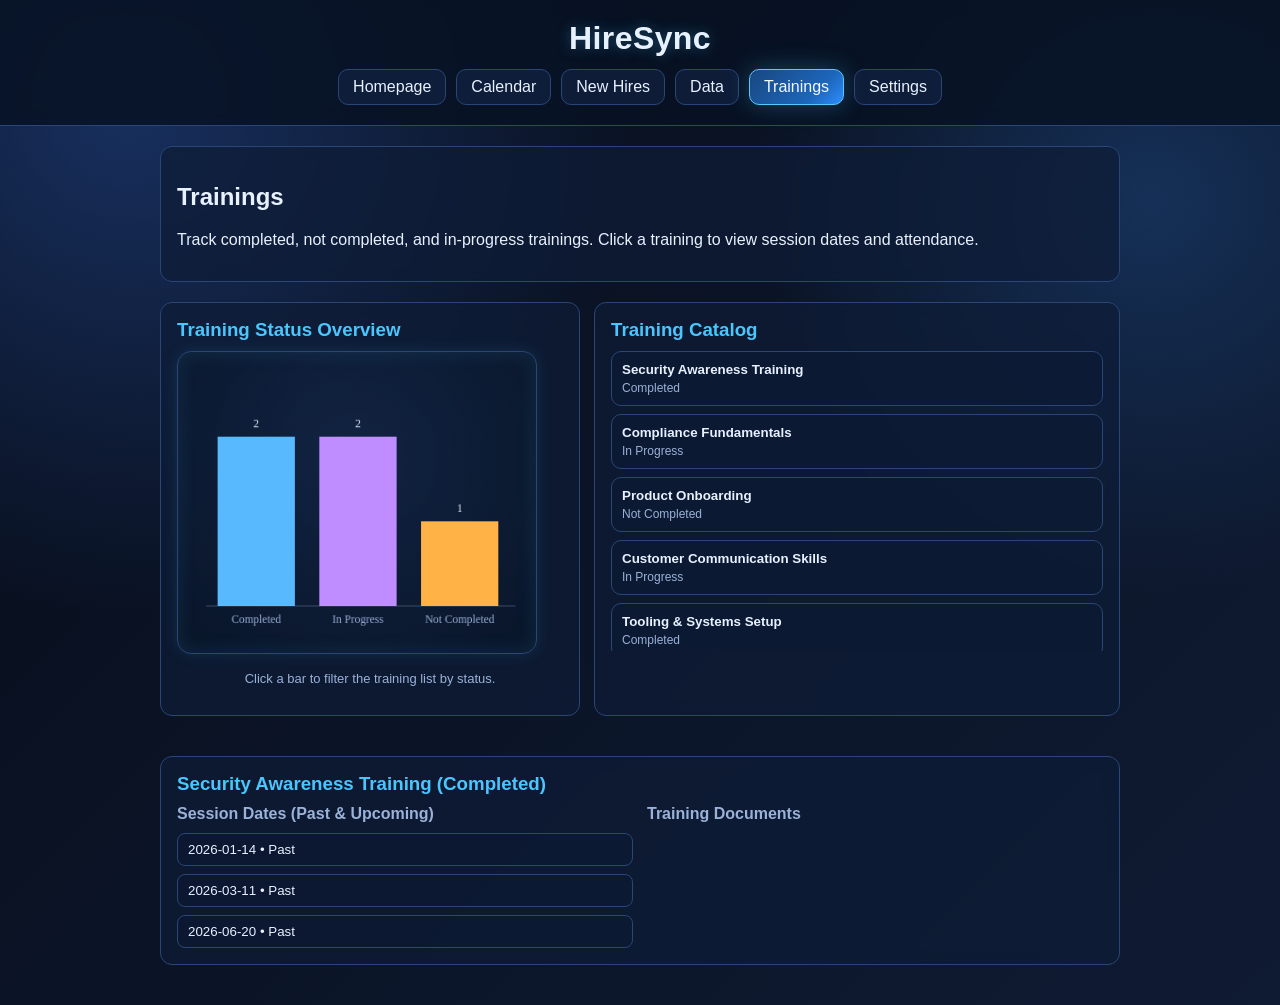
==== trainings.html @ f3eb2256 "Initial commit" ====
<!doctype html>
<html lang="en">
  <head>
    <meta charset="UTF-8" />
    <meta name="viewport" content="width=device-width, initial-scale=1.0" />
    <title>Trainings - HireSync</title>
    <link rel="stylesheet" href="styles.css" />
  </head>
  <body>
    <header class="page-header">
      <h1>HireSync</h1>
      <nav class="tabs" aria-label="Main navigation">
        <a class="tab" href="index.html">Homepage</a>
        <a class="tab" href="calendar.html">Calendar</a>
        <a class="tab" href="newhires.html">New Hires</a>
        <a class="tab" href="data.html">Data</a>
        <a class="tab active" href="trainings.html" aria-current="page">Trainings</a>
        <a class="tab" href="settings.html">Settings</a>
      </nav>
    </header>

    <main>
      <section class="panel" aria-live="polite">
        <h2>Trainings</h2>
        <p>Track completed, not completed, and in-progress trainings. Click a training to view session dates and attendance.</p>
      </section>

      <section class="trainings-layout">
        <article class="panel chart-panel">
          <h3>Training Status Overview</h3>
          <canvas id="trainingOverviewChart" width="380" height="320" aria-label="Training status chart"></canvas>
          <p class="chart-hint">Click a bar to filter the training list by status.</p>
        </article>

        <article class="panel trainings-list-panel">
          <h3>Training Catalog</h3>
          <ul id="trainingList" class="training-list"></ul>
        </article>
      </section>

      <section class="panel training-detail-panel" id="trainingDetailPanel">
        <h3 id="trainingDetailTitle">Training Details</h3>

        <div class="training-detail-grid">
          <section class="training-sessions-box">
            <h4>Session Dates (Past & Upcoming)</h4>
            <ul id="trainingSessionDates" class="session-date-list"></ul>
          </section>

          <section class="training-documents-box">
            <h4>Training Documents</h4>
            <ul id="trainingDocuments" class="training-document-list"></ul>
          </section>
        </div>
      </section>
    </main>

    <div id="attendanceModalBackdrop" class="modal-backdrop hidden" role="presentation">
      <div class="modal training-attendance-modal" role="dialog" aria-modal="true" aria-labelledby="attendance-modal-title">
        <div class="modal-header">
          <h3 id="attendance-modal-title">Session Attendance</h3>
          <button id="closeAttendanceModal" class="close-btn" aria-label="Close">✕</button>
        </div>

        <div class="attendance-content">
          <p id="attendanceSessionInfo"></p>
          <div class="attendance-stats">
            <div class="attendance-stat-card">
              <div class="kpi-label">Attended</div>
              <div id="attendanceCount" class="kpi-value">0</div>
            </div>
            <div class="attendance-stat-card">
              <div class="kpi-label">Absent</div>
              <div id="absenceCount" class="kpi-value">0</div>
            </div>
          </div>
        </div>
      </div>
    </div>

    <script src="trainings.js"></script>
  </body>
</html>
---- styles.css ----
:root {
  color-scheme: dark;
  font-family: Segoe UI, Arial, sans-serif;
  --bg: #070d1a;
  --bg-accent: #0f1b33;
  --surface: rgba(14, 28, 54, 0.72);
  --surface-solid: #0f1f3e;
  --border: #2a4678;
  --text: #e8f1ff;
  --muted: #9ab1d8;
  --primary: #4ac6ff;
  --primary-strong: #2b8dff;
  --glow: 0 0 24px rgba(74, 198, 255, 0.28);
}

* {
  box-sizing: border-box;
}

body {
  margin: 0;
  min-height: 100vh;
  overflow-y: scroll;
  scrollbar-gutter: stable;
  background: radial-gradient(circle at 10% 10%, #18305f 0%, transparent 35%),
    radial-gradient(circle at 90% 20%, #153057 0%, transparent 28%),
    linear-gradient(135deg, var(--bg) 0%, var(--bg-accent) 100%);
  color: var(--text);
}

html {
  scrollbar-color: rgba(74, 198, 255, 0.8) rgba(12, 26, 52, 0.5);
}

body::-webkit-scrollbar {
  width: 12px;
}

body::-webkit-scrollbar-track {
  background: rgba(12, 26, 52, 0.5);
}

body::-webkit-scrollbar-thumb {
  background: linear-gradient(180deg, rgba(74, 198, 255, 0.85), rgba(43, 141, 255, 0.8));
  border-radius: 999px;
  border: 2px solid rgba(12, 26, 52, 0.6);
}

.page-header {
  background: rgba(8, 18, 36, 0.86);
  border-bottom: 1px solid var(--border);
  backdrop-filter: blur(8px);
  padding: 20px;
  position: sticky;
  top: 0;
  z-index: 5;
}

h1 {
  margin: 0 0 12px;
  text-align: center;
  letter-spacing: 0.4px;
  text-shadow: 0 0 14px rgba(74, 198, 255, 0.35);
}

.tabs {
  display: flex;
  gap: 10px;
  flex-wrap: wrap;
  justify-content: center;
}

.tab {
  border: 1px solid var(--border);
  background: rgba(18, 35, 66, 0.7);
  color: var(--text);
  border-radius: 10px;
  padding: 8px 14px;
  cursor: pointer;
  text-decoration: none;
  transition: all 0.2s ease;
}

.tab:hover {
  border-color: var(--primary);
  box-shadow: var(--glow);
}

.tab.active {
  background: linear-gradient(135deg, #194780 0%, #1d66bb 70%, #2d8eff 100%);
  color: #f3f9ff;
  border-color: #56caff;
  box-shadow: var(--glow);
}

main {
  max-width: 1000px;
  margin: 0 auto;
  padding: 20px;
}

.panel {
  background: var(--surface);
  border: 1px solid var(--border);
  backdrop-filter: blur(7px);
  border-radius: 12px;
  padding: 16px;
  margin-bottom: 20px;
}

#raid-insights-section h2,
.hire-list-section h2 {
  margin: 0 0 12px;
}

.raid-chart-wrap {
  display: grid;
  justify-items: center;
  gap: 10px;
}

.raid-insights-layout {
  display: grid;
  grid-template-columns: minmax(320px, 1fr) minmax(260px, 360px);
  gap: 18px;
  align-items: start;
}

#raidPieChart {
  width: 420px;
  max-width: 100%;
  height: auto;
  border-radius: 20px;
  background: radial-gradient(circle at 50% 40%, rgba(25, 53, 96, 0.42), rgba(8, 20, 37, 0.8));
  border: 1px solid var(--border);
  cursor: pointer;
  box-shadow: inset 0 0 24px rgba(74, 198, 255, 0.12), 0 0 30px rgba(74, 198, 255, 0.16);
  transition: box-shadow 0.2s ease, transform 0.2s ease;
}

#raidPieChart:hover {
  transform: translateY(-1px);
  box-shadow: inset 0 0 24px rgba(74, 198, 255, 0.2), 0 0 38px rgba(74, 198, 255, 0.24);
}

.chart-hint {
  color: var(--muted);
  font-size: 13px;
  text-align: center;
}

.raid-drilldown {
  border: 1px solid var(--border);
  border-radius: 14px;
  background: linear-gradient(165deg, rgba(12, 24, 46, 0.86), rgba(8, 18, 36, 0.86));
  padding: 14px;
  min-height: 180px;
  box-shadow: inset 0 0 18px rgba(74, 198, 255, 0.08);
}

.raid-drilldown h3 {
  margin: 0 0 8px;
  color: var(--primary);
}

.raid-drilldown ul {
  margin: 0;
  padding-left: 18px;
  color: var(--text);
}

.raid-drilldown li {
  margin: 6px 0;
  color: var(--muted);
}

.hidden {
  display: none;
}

.hire-list {
  display: grid;
  grid-template-columns: repeat(auto-fit, minmax(210px, 1fr));
  gap: 12px;
}

.hire-card {
  border: 1px solid var(--border);
  border-radius: 12px;
  background: linear-gradient(160deg, rgba(19, 39, 74, 0.86), rgba(12, 26, 52, 0.86));
  padding: 14px;
  cursor: pointer;
  text-align: left;
  color: var(--text);
  transition: transform 0.18s ease, border-color 0.18s ease, box-shadow 0.18s ease;
}

.hire-card:hover {
  border-color: var(--primary);
  transform: translateY(-2px);
  box-shadow: var(--glow);
}

.hire-name {
  font-weight: 700;
  margin-bottom: 8px;
}

.meta {
  font-size: 14px;
  color: var(--muted);
}

.modal-backdrop {
  position: fixed;
  inset: 0;
  background: rgba(4, 9, 20, 0.72);
  display: grid;
  place-items: center;
  padding: 20px;
  z-index: 10;
}

.modal-backdrop.hidden {
  display: none;
}

.modal {
  width: min(640px, 100%);
  background: rgba(10, 21, 42, 0.95);
  border-radius: 14px;
  border: 1px solid var(--border);
  box-shadow: 0 18px 40px rgba(0, 0, 0, 0.55), var(--glow);
  padding: 16px;
}

.modal-header {
  display: flex;
  align-items: center;
  justify-content: space-between;
  margin-bottom: 12px;
}

.close-btn {
  border: none;
  background: transparent;
  font-size: 20px;
  cursor: pointer;
  color: var(--muted);
}

.form-grid {
  display: grid;
  grid-template-columns: repeat(2, minmax(0, 1fr));
  gap: 12px;
}

label {
  display: flex;
  flex-direction: column;
  gap: 6px;
  font-size: 14px;
}

input,
select,
textarea {
  border: 1px solid var(--border);
  background: rgba(20, 38, 72, 0.72);
  color: var(--text);
  border-radius: 8px;
  padding: 8px;
  font: inherit;
}

input:focus,
select:focus,
textarea:focus {
  outline: 2px solid rgba(74, 198, 255, 0.45);
  outline-offset: 1px;
}

input[type='range'] {
  accent-color: var(--primary);
  padding: 0;
}

.scale-labels {
  display: grid;
  grid-template-columns: repeat(5, 1fr);
  gap: 6px;
  font-size: 12px;
  color: var(--muted);
}

.raid-scale-visual,
.card-raid-bar {
  position: relative;
  height: 12px;
  border-radius: 999px;
  background: linear-gradient(
    90deg,
    #ff3d3d 0%,
    #ff3d3d 20%,
    #ffb347 20%,
    #ffb347 40%,
    #6de06d 40%,
    #6de06d 60%,
    #58b9ff 60%,
    #58b9ff 80%,
    #bf8dff 80%,
    #bf8dff 100%
  );
  border: 1px solid rgba(255, 255, 255, 0.22);
  box-shadow: inset 0 0 0 1px rgba(0, 0, 0, 0.2);
}

.raid-scale-marker,
.card-raid-marker {
  position: absolute;
  top: 50%;
  width: 12px;
  height: 12px;
  border-radius: 50%;
  border: 2px solid #e8f1ff;
  background: #081425;
  box-shadow: 0 0 0 2px rgba(8, 20, 37, 0.5), 0 0 12px rgba(74, 198, 255, 0.5);
  transform: translate(-50%, -50%);
}

.card-raid-bar {
  height: 10px;
  margin: 8px 0 6px;
}

.card-raid-marker {
  width: 10px;
  height: 10px;
}

#raidColorDisplay {
  color: var(--primary);
  font-size: 12px;
}

.full-width {
  grid-column: 1 / -1;
}

.actions {
  display: flex;
  justify-content: flex-end;
  gap: 10px;
}

button.primary,
button.secondary {
  border: 1px solid var(--border);
  border-radius: 8px;
  padding: 8px 14px;
  cursor: pointer;
}

button.primary {
  background: linear-gradient(135deg, var(--primary-strong), var(--primary));
  color: #03142b;
  border-color: #66d3ff;
  box-shadow: var(--glow);
}

button.secondary {
  background: rgba(18, 35, 66, 0.68);
  color: var(--text);
}

.calendar-panel {
  display: grid;
  gap: 12px;
}

.calendar-toolbar {
  display: flex;
  justify-content: space-between;
  align-items: center;
  gap: 10px;
}

.calendar-toolbar-left {
  display: grid;
  grid-template-columns: 44px 1fr 44px;
  align-items: center;
  gap: 12px;
  flex: 1;
}

#calendarMonthLabel {
  margin: 0;
  text-align: center;
}

.calendar-add-btn {
  min-width: 44px;
  width: 44px;
  height: 44px;
  padding: 0;
  border-radius: 12px;
  font-size: 26px;
  line-height: 1;
}

.calendar-weekdays,
.calendar-grid {
  display: grid;
  grid-template-columns: repeat(7, minmax(0, 1fr));
  gap: 8px;
}

.calendar-weekdays span {
  text-align: center;
  color: var(--muted);
  font-size: 13px;
}

.calendar-cell {
  min-height: 88px;
  border: 1px solid var(--border);
  border-radius: 10px;
  background: linear-gradient(160deg, rgba(19, 39, 74, 0.82), rgba(12, 26, 52, 0.82));
  color: var(--text);
  padding: 8px;
  text-align: left;
  cursor: pointer;
  display: grid;
  align-content: space-between;
  transition: border-color 0.2s ease, box-shadow 0.2s ease, transform 0.2s ease;
}

.calendar-cell:hover {
  border-color: var(--primary);
  box-shadow: var(--glow);
  transform: translateY(-1px);
}

.calendar-cell--empty {
  min-height: 88px;
  border: 1px dashed rgba(154, 177, 216, 0.25);
  border-radius: 10px;
  background: rgba(10, 20, 38, 0.25);
}

.calendar-cell--today {
  border-color: #66d3ff;
  box-shadow: inset 0 0 0 1px rgba(102, 211, 255, 0.4);
}

.calendar-day-number {
  font-weight: 700;
}

.calendar-span-line {
  height: 5px;
  border-radius: 999px;
  background: var(--line-color, #58b9ff);
  box-shadow: 0 0 10px color-mix(in srgb, var(--line-color, #58b9ff) 60%, transparent);
  margin: 4px 0 2px;
}

.calendar-span-count {
  font-size: 11px;
  color: var(--muted);
}

.calendar-event-count {
  font-size: 12px;
  color: var(--muted);
}

.calendar-modal {
  width: min(980px, 100%);
}

.calendar-modal-layout {
  display: block;
}

.calendar-events-header {
  display: flex;
  justify-content: space-between;
  align-items: center;
  margin-bottom: 8px;
  gap: 10px;
}

.calendar-events-actions {
  display: flex;
  gap: 8px;
  flex-wrap: wrap;
}

.calendar-events-header h4 {
  margin: 0;
  color: var(--primary);
}

.day-events-list {
  margin: 0;
  padding-left: 20px;
  list-style: disc;
  display: grid;
  gap: 8px;
  max-height: 360px;
  overflow: auto;
}

.day-event-item {
  color: var(--text);
}

.day-event-bullet-btn {
  border: 1px solid var(--border);
  border-radius: 8px;
  padding: 8px 10px;
  background: transparent;
  color: var(--text);
  text-align: left;
  cursor: pointer;
  width: 100%;
}

.day-event-bullet-btn:hover {
  border-color: var(--primary);
  box-shadow: var(--glow);
}

.day-event-item.empty {
  list-style: none;
  margin-left: -20px;
  padding: 10px;
  color: var(--muted);
  font-size: 13px;
}

.event-detail-modal {
  width: min(720px, 100%);
}

#eventColorCode {
  inline-size: 100%;
  block-size: 40px;
  padding: 4px;
}

.note-field {
  position: relative;
}

.note-word-count {
  align-self: flex-end;
  text-align: right;
  width: 100%;
  color: var(--muted);
  font-size: 12px;
}

.directory-table-wrap {
  overflow-x: auto;
}

.newhire-header-row {
  display: flex;
  align-items: center;
  justify-content: space-between;
  gap: 12px;
  margin-bottom: 10px;
}

.newhire-header-row h2 {
  margin: 0;
}

.newhire-table {
  width: 100%;
  border-collapse: collapse;
  min-width: 560px;
}

.newhire-table th,
.newhire-table td {
  border-bottom: 1px solid var(--border);
  padding: 12px 10px;
  text-align: left;
}

.newhire-table th {
  color: var(--primary);
  font-weight: 600;
}

.name-link-btn {
  border: 0;
  background: transparent;
  color: var(--text);
  cursor: pointer;
  padding: 0;
  text-decoration: underline;
  text-decoration-color: rgba(74, 198, 255, 0.6);
}

.name-link-btn:hover {
  color: var(--primary);
}

.name-cell-wrap {
  display: flex;
  align-items: center;
  gap: 8px;
  flex-wrap: wrap;
}

.training-badge {
  font-size: 11px;
  border-radius: 999px;
  padding: 3px 8px;
  border: 1px solid;
}

.training-badge.complete {
  color: #83deff;
  border-color: rgba(88, 185, 255, 0.5);
  background: rgba(88, 185, 255, 0.14);
}

.training-badge.pending {
  color: #ffd18b;
  border-color: rgba(255, 179, 71, 0.5);
  background: rgba(255, 179, 71, 0.14);
}

.newhire-modal {
  width: min(820px, 100%);
  max-height: 88vh;
  overflow-y: auto;
  padding-right: 12px;
}

.newhire-modal::-webkit-scrollbar {
  width: 10px;
}

.newhire-modal::-webkit-scrollbar-track {
  background: rgba(12, 26, 52, 0.45);
  border-radius: 999px;
}

.newhire-modal::-webkit-scrollbar-thumb {
  background: linear-gradient(180deg, rgba(74, 198, 255, 0.8), rgba(43, 141, 255, 0.75));
  border-radius: 999px;
}

.resume-link {
  color: var(--primary);
  width: fit-content;
}

.disabled-link {
  pointer-events: none;
  color: var(--muted);
  text-decoration: none;
}

.document-header {
  font-size: 14px;
  margin-bottom: 8px;
}

.document-input-row {
  display: grid;
  grid-template-columns: 1fr 1fr auto;
  gap: 8px;
  margin-bottom: 10px;
}

.document-upload-row {
  display: grid;
  grid-template-columns: 1fr auto;
  gap: 8px;
  margin-bottom: 10px;
}

.document-list {
  list-style: none;
  margin: 0;
  padding: 0;
  display: grid;
  gap: 8px;
}

.document-item {
  display: flex;
  justify-content: space-between;
  align-items: center;
  gap: 10px;
  border: 1px solid var(--border);
  border-radius: 8px;
  padding: 8px 10px;
  background: rgba(12, 26, 52, 0.62);
}

.document-item a {
  color: var(--text);
}

.document-empty {
  color: var(--muted);
  font-size: 13px;
}

.history-header {
  font-size: 14px;
  margin: 12px 0 8px;
}

.profile-history-list {
  list-style: none;
  margin: 0;
  padding: 0;
  display: grid;
  gap: 8px;
  max-height: 180px;
  overflow: auto;
}

.history-item {
  border: 1px solid var(--border);
  border-radius: 8px;
  padding: 8px 10px;
  background: rgba(12, 26, 52, 0.62);
  display: grid;
  gap: 3px;
}

.history-title {
  color: var(--text);
  font-size: 13px;
}

.history-meta {
  color: var(--muted);
  font-size: 12px;
}

.history-empty {
  color: var(--muted);
  font-size: 13px;
}

.checkbox-field {
  display: flex;
  flex-direction: row;
  align-items: center;
  justify-content: space-between;
  border: 1px solid var(--border);
  border-radius: 8px;
  padding: 10px 12px;
  background: rgba(12, 26, 52, 0.52);
}

.checkbox-field input[type='checkbox'] {
  width: 18px;
  height: 18px;
  accent-color: var(--primary);
}

.data-dashboard-layout {
  display: grid;
  grid-template-columns: repeat(3, minmax(0, 1fr));
  gap: 14px;
  margin-bottom: 20px;
}

.settings-layout {
  display: grid;
  grid-template-columns: repeat(2, minmax(0, 1fr));
  gap: 14px;
  margin-bottom: 20px;
}

.settings-card {
  display: grid;
  gap: 10px;
}

.settings-card h3 {
  margin: 0;
  color: var(--primary);
}

.settings-actions {
  display: flex;
  justify-content: flex-end;
  gap: 10px;
}

.chart-panel h3 {
  margin: 0 0 10px;
  color: var(--primary);
}

.chart-panel canvas {
  width: 100%;
  max-width: 360px;
  height: auto;
  border-radius: 14px;
  border: 1px solid var(--border);
  background: radial-gradient(circle at 50% 36%, rgba(25, 53, 96, 0.35), rgba(8, 20, 37, 0.76));
  box-shadow: inset 0 0 20px rgba(74, 198, 255, 0.12), 0 0 16px rgba(74, 198, 255, 0.12);
  cursor: pointer;
}

.data-drilldown {
  grid-column: 1 / -1;
}

.data-drilldown h3 {
  margin: 0 0 8px;
  color: var(--primary);
}

.data-drilldown ul {
  margin: 0;
  padding-left: 18px;
  color: var(--muted);
}

.data-drilldown li {
  margin: 6px 0;
}

.kpi-grid {
  display: grid;
  grid-template-columns: repeat(4, minmax(0, 1fr));
  gap: 10px;
}

.kpi-card {
  border: 1px solid var(--border);
  border-radius: 10px;
  background: rgba(12, 26, 52, 0.62);
  padding: 10px;
}

.kpi-label {
  font-size: 12px;
  color: var(--muted);
}

.kpi-value {
  font-size: 24px;
  font-weight: 700;
  color: var(--text);
}

.data-page-header {
  display: flex;
  justify-content: space-between;
  align-items: center;
  gap: 12px;
}

.data-page-header h2 {
  margin: 0;
}

.export-modal {
  width: min(760px, 100%);
}

.export-grid {
  display: grid;
  grid-template-columns: repeat(2, minmax(0, 1fr));
  gap: 12px;
}

.export-raid-filter {
  border: 1px solid var(--border);
  border-radius: 10px;
  padding: 10px;
  display: flex;
  flex-wrap: wrap;
  gap: 12px;
}

.export-raid-filter legend {
  color: var(--muted);
  padding: 0 6px;
}

.export-raid-filter label {
  display: flex;
  flex-direction: row;
  align-items: center;
  gap: 6px;
}

.raid-filter-tools {
  width: 100%;
  display: flex;
  justify-content: flex-end;
  gap: 8px;
}

.export-actions {
  display: flex;
  align-items: center;
  justify-content: flex-start;
  gap: 10px;
}

.export-match-count {
  color: var(--muted);
  font-size: 13px;
}

.trainings-layout {
  display: grid;
  grid-template-columns: minmax(320px, 420px) 1fr;
  gap: 14px;
  margin-bottom: 20px;
}

.trainings-list-panel h3,
.training-detail-panel h3 {
  margin: 0 0 10px;
  color: var(--primary);
}

.training-list {
  list-style: none;
  margin: 0;
  padding: 0;
  display: grid;
  gap: 8px;
  max-height: 300px;
  overflow: auto;
}

.training-item-btn {
  width: 100%;
  border: 1px solid var(--border);
  border-radius: 10px;
  background: rgba(12, 26, 52, 0.72);
  color: var(--text);
  text-align: left;
  cursor: pointer;
  padding: 10px;
  display: grid;
  gap: 4px;
}

.training-item-btn.active,
.training-item-btn:hover {
  border-color: var(--primary);
  box-shadow: var(--glow);
}

.training-status-text {
  color: var(--muted);
  font-size: 12px;
}

.training-empty {
  color: var(--muted);
  font-size: 13px;
}

.training-detail-grid {
  display: grid;
  grid-template-columns: 1fr 1fr;
  gap: 14px;
}

.training-sessions-box h4,
.training-documents-box h4 {
  margin: 0 0 10px;
  color: var(--muted);
}

.session-date-list,
.training-document-list {
  list-style: none;
  margin: 0;
  padding: 0;
  display: grid;
  gap: 8px;
}

.session-date-btn {
  width: 100%;
  text-align: left;
  border: 1px solid var(--border);
  border-radius: 8px;
  background: rgba(12, 26, 52, 0.68);
  color: var(--text);
  padding: 8px 10px;
  cursor: pointer;
}

.session-date-btn:hover {
  border-color: var(--primary);
  box-shadow: var(--glow);
}

.training-document-item {
  border: 1px solid var(--border);
  border-radius: 8px;
  background: rgba(12, 26, 52, 0.62);
  padding: 8px 10px;
  display: flex;
  align-items: center;
  gap: 10px;
}

.training-document-item a {
  color: var(--text);
}

.doc-type {
  font-size: 11px;
  color: var(--primary);
  border: 1px solid var(--border);
  border-radius: 999px;
  padding: 2px 8px;
}

.training-attendance-modal {
  width: min(520px, 100%);
}

.attendance-content {
  display: grid;
  gap: 12px;
}

.attendance-content p {
  margin: 0;
  color: var(--muted);
}

.attendance-stats {
  display: grid;
  grid-template-columns: 1fr 1fr;
  gap: 10px;
}

.attendance-stat-card {
  border: 1px solid var(--border);
  border-radius: 10px;
  background: rgba(12, 26, 52, 0.62);
  padding: 10px;
}

@media (max-width: 700px) {
  .form-grid {
    grid-template-columns: 1fr;
  }

  .raid-insights-layout {
    grid-template-columns: 1fr;
  }

  .calendar-modal-layout {
    grid-template-columns: 1fr;
  }

  .document-input-row {
    grid-template-columns: 1fr;
  }

  .document-upload-row {
    grid-template-columns: 1fr;
  }

  .data-dashboard-layout {
    grid-template-columns: 1fr;
  }

  .settings-layout {
    grid-template-columns: 1fr;
  }

  .kpi-grid {
    grid-template-columns: 1fr 1fr;
  }

  .export-grid {
    grid-template-columns: 1fr;
  }

  .export-actions {
    flex-direction: column;
    align-items: stretch;
  }

  .data-page-header {
    flex-direction: column;
    align-items: stretch;
  }

  .trainings-layout {
    grid-template-columns: 1fr;
  }

  .training-detail-grid,
  .attendance-stats {
    grid-template-columns: 1fr;
  }
}
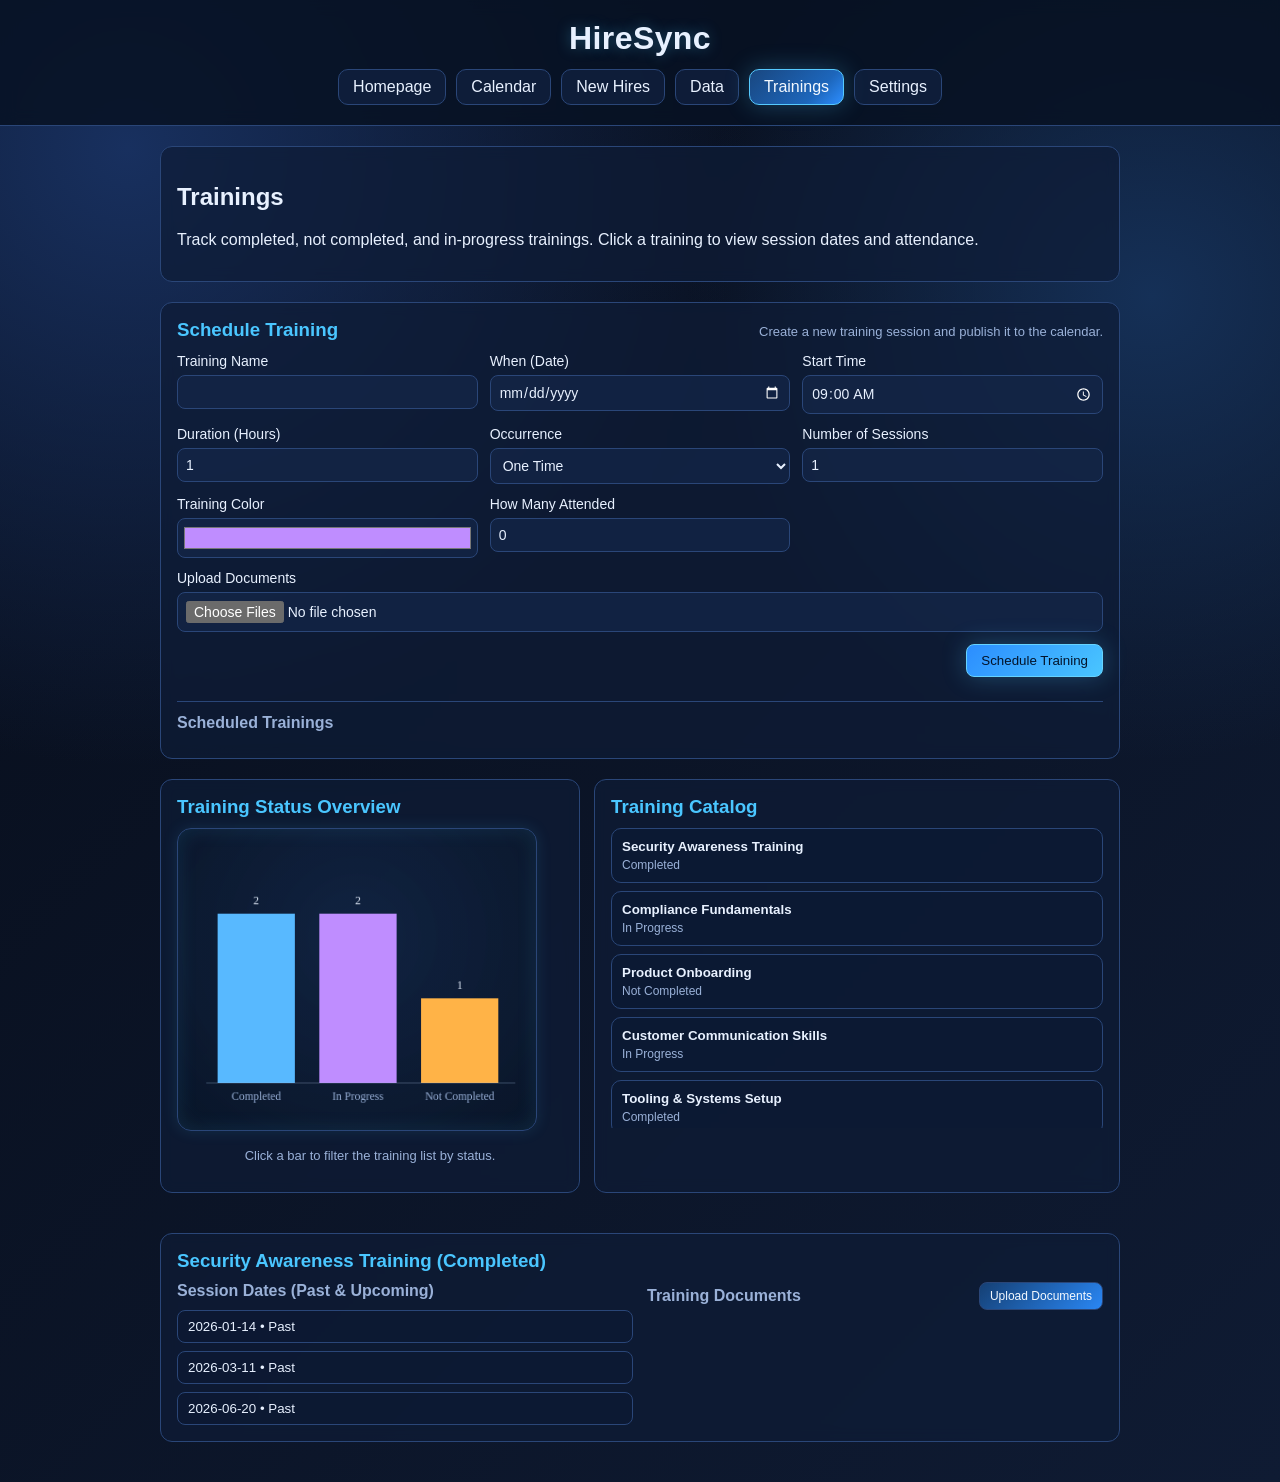
==== commit 53e18fb9: "updated trainings tab with schedule training area that connects to calendar tab calendar" ====
--- a/trainings.html
+++ b/trainings.html
@@ -25,6 +25,77 @@
         <p>Track completed, not completed, and in-progress trainings. Click a training to view session dates and attendance.</p>
       </section>
 
+      <section class="panel training-scheduler-panel" aria-labelledby="scheduleTrainingTitle">
+        <div class="training-scheduler-header">
+          <h3 id="scheduleTrainingTitle">Schedule Training</h3>
+          <p>Create a new training session and publish it to the calendar.</p>
+        </div>
+
+        <form id="scheduleTrainingForm" class="training-scheduler-form">
+          <label>
+            Training Name
+            <input id="scheduledTrainingName" name="scheduledTrainingName" type="text" required />
+          </label>
+
+          <label>
+            When (Date)
+            <input id="scheduledTrainingDate" name="scheduledTrainingDate" type="date" required />
+          </label>
+
+          <label>
+            Start Time
+            <input id="scheduledTrainingStartTime" name="scheduledTrainingStartTime" type="time" value="09:00" required />
+          </label>
+
+          <label>
+            Duration (Hours)
+            <input id="scheduledTrainingDuration" name="scheduledTrainingDuration" type="number" min="0.5" step="0.5" value="1" required />
+          </label>
+
+          <label>
+            Occurrence
+            <select id="scheduledTrainingOccurrence" name="scheduledTrainingOccurrence">
+              <option value="once">One Time</option>
+              <option value="weekly">Weekly</option>
+              <option value="biweekly">Every 2 Weeks</option>
+              <option value="monthly">Monthly</option>
+            </select>
+          </label>
+
+          <label>
+            Number of Sessions
+            <input id="scheduledTrainingSessionCount" name="scheduledTrainingSessionCount" type="number" min="1" max="24" value="1" required />
+          </label>
+
+          <label>
+            Training Color
+            <input id="scheduledTrainingColor" name="scheduledTrainingColor" type="color" value="#bf8dff" />
+          </label>
+
+          <label>
+            How Many Attended
+            <input id="scheduledTrainingAttended" name="scheduledTrainingAttended" type="number" min="0" step="1" value="0" required />
+          </label>
+
+          <label class="full-width">
+            Upload Documents
+            <input id="scheduledTrainingDocuments" name="scheduledTrainingDocuments" type="file" multiple />
+          </label>
+
+          <div class="actions full-width">
+            <button id="scheduleTrainingSubmitBtn" type="submit" class="primary">Schedule Training</button>
+            <button id="cancelScheduledTrainingEditBtn" type="button" class="secondary hidden">Cancel Edit</button>
+          </div>
+        </form>
+
+        <p id="scheduleTrainingFeedback" class="training-scheduler-feedback" aria-live="polite"></p>
+
+        <section class="scheduled-training-manager" aria-labelledby="scheduledTrainingManagerTitle">
+          <h4 id="scheduledTrainingManagerTitle">Scheduled Trainings</h4>
+          <ul id="scheduledTrainingManagerList" class="scheduled-training-list"></ul>
+        </section>
+      </section>
+
       <section class="trainings-layout">
         <article class="panel chart-panel">
           <h3>Training Status Overview</h3>
@@ -48,7 +119,17 @@
           </section>
 
           <section class="training-documents-box">
-            <h4>Training Documents</h4>
+            <div class="training-documents-header-row">
+              <h4>Training Documents</h4>
+              <button id="uploadTrainingDocumentsBtn" type="button" class="upload-training-docs-btn hidden">Upload Documents</button>
+            </div>
+            <input
+              id="trainingDocumentsUploadInput"
+              class="hidden"
+              type="file"
+              multiple
+              aria-label="Upload training documents"
+            />
             <ul id="trainingDocuments" class="training-document-list"></ul>
           </section>
         </div>
--- a/styles.css
+++ b/styles.css
@@ -458,11 +458,44 @@
 }
 
 .calendar-span-line {
-  height: 5px;
-  border-radius: 999px;
+  display: block;
+  font-size: 11px;
+  line-height: 1.2;
+  border-radius: 6px;
   background: var(--line-color, #58b9ff);
-  box-shadow: 0 0 10px color-mix(in srgb, var(--line-color, #58b9ff) 60%, transparent);
-  margin: 4px 0 2px;
+  box-shadow: 0 0 10px color-mix(in srgb, var(--line-color, #58b9ff) 40%, transparent);
+  margin-top: 4px;
+  color: #071225;
+  padding: 3px 6px;
+  overflow: hidden;
+  text-overflow: ellipsis;
+  white-space: nowrap;
+}
+
+.calendar-day-events {
+  display: grid;
+  gap: 4px;
+  margin-top: 4px;
+}
+
+.calendar-day-event-chip {
+  display: block;
+  font-size: 11px;
+  line-height: 1.2;
+  color: var(--text);
+  border: 1px solid color-mix(in srgb, var(--event-color, #58b9ff) 50%, var(--border));
+  border-left: 3px solid var(--event-color, #58b9ff);
+  border-radius: 6px;
+  background: color-mix(in srgb, var(--event-color, #58b9ff) 12%, transparent);
+  padding: 2px 6px;
+  overflow: hidden;
+  text-overflow: ellipsis;
+  white-space: nowrap;
+}
+
+.calendar-day-event-more {
+  font-size: 11px;
+  color: var(--muted);
 }
 
 .calendar-span-count {
@@ -921,6 +954,111 @@
   font-size: 13px;
 }
 
+.training-scheduler-panel {
+  display: grid;
+  gap: 12px;
+}
+
+.training-scheduler-header {
+  display: flex;
+  align-items: baseline;
+  justify-content: space-between;
+  flex-wrap: wrap;
+  gap: 8px;
+}
+
+.training-scheduler-header h3 {
+  margin: 0;
+  color: var(--primary);
+}
+
+.training-scheduler-header p {
+  margin: 0;
+  color: var(--muted);
+  font-size: 13px;
+}
+
+.training-scheduler-form {
+  display: grid;
+  grid-template-columns: repeat(3, minmax(0, 1fr));
+  gap: 12px;
+}
+
+#scheduledTrainingColor {
+  inline-size: 100%;
+  block-size: 40px;
+  padding: 4px;
+}
+
+.training-scheduler-feedback {
+  margin: 0;
+  color: #9fe2b7;
+  font-size: 13px;
+}
+
+.training-scheduler-feedback.error {
+  color: #ff9c9c;
+}
+
+.scheduled-training-manager {
+  border-top: 1px solid var(--border);
+  padding-top: 12px;
+}
+
+.scheduled-training-manager h4 {
+  margin: 0 0 10px;
+  color: var(--muted);
+}
+
+.scheduled-training-list {
+  list-style: none;
+  margin: 0;
+  padding: 0;
+  display: grid;
+  gap: 8px;
+}
+
+.scheduled-training-item {
+  border: 1px solid var(--border);
+  border-radius: 10px;
+  background: rgba(12, 26, 52, 0.68);
+  padding: 10px;
+  display: flex;
+  align-items: center;
+  justify-content: space-between;
+  gap: 10px;
+}
+
+.scheduled-training-main {
+  display: flex;
+  align-items: center;
+  gap: 10px;
+}
+
+.scheduled-training-dot {
+  width: 12px;
+  height: 12px;
+  border-radius: 999px;
+  border: 1px solid rgba(255, 255, 255, 0.4);
+}
+
+.scheduled-training-meta {
+  color: var(--muted);
+  font-size: 12px;
+  margin-top: 2px;
+}
+
+.scheduled-training-actions {
+  display: flex;
+  gap: 8px;
+  flex-wrap: wrap;
+}
+
+.scheduled-training-empty {
+  color: var(--muted);
+  font-size: 13px;
+}
+
 .trainings-layout {
   display: grid;
   grid-template-columns: minmax(320px, 420px) 1fr;
@@ -985,6 +1123,35 @@
   color: var(--muted);
 }
 
+.training-documents-header-row {
+  display: flex;
+  align-items: center;
+  justify-content: space-between;
+  gap: 10px;
+  margin-bottom: 10px;
+}
+
+.training-documents-header-row h4 {
+  margin: 0;
+}
+
+.upload-training-docs-btn {
+  border: 1px solid var(--border);
+  border-radius: 8px;
+  background: linear-gradient(135deg, rgba(21, 66, 120, 0.95), rgba(43, 141, 255, 0.95));
+  color: #f3f9ff;
+  padding: 6px 10px;
+  font: inherit;
+  font-size: 12px;
+  cursor: pointer;
+  white-space: nowrap;
+}
+
+.upload-training-docs-btn:hover {
+  border-color: #56caff;
+  box-shadow: var(--glow);
+}
+
 .session-date-list,
 .training-document-list {
   list-style: none;
@@ -1110,6 +1277,15 @@
     grid-template-columns: 1fr;
   }
 
+  .training-scheduler-form {
+    grid-template-columns: 1fr;
+  }
+
+  .scheduled-training-item {
+    flex-direction: column;
+    align-items: flex-start;
+  }
+
   .training-detail-grid,
   .attendance-stats {
     grid-template-columns: 1fr;
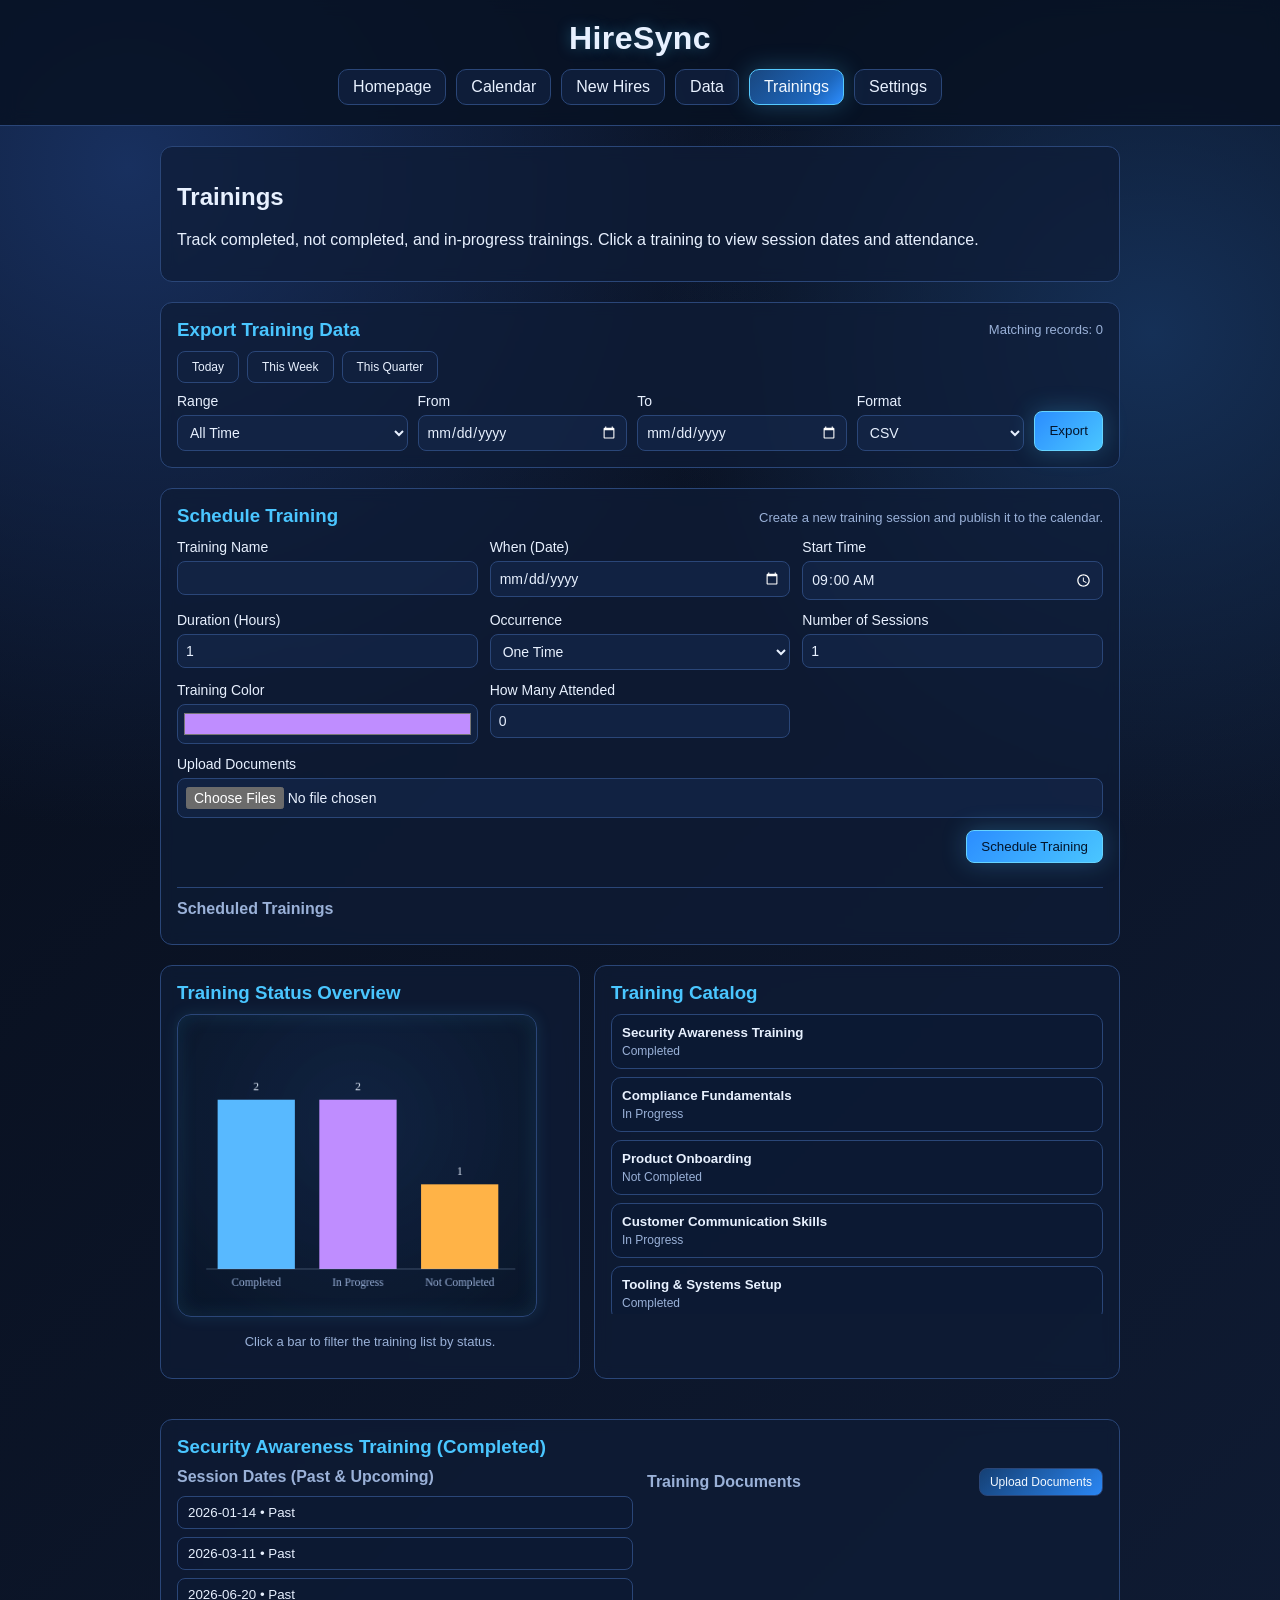
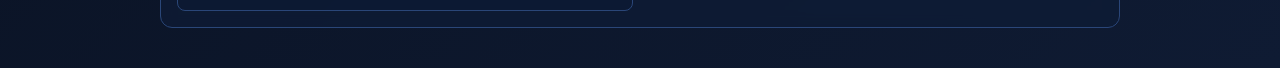
==== commit c69fdd36: "moved export training data box to above schedule training box. Made export training data box more st" ====
--- a/trainings.html
+++ b/trainings.html
@@ -25,6 +25,53 @@
         <p>Track completed, not completed, and in-progress trainings. Click a training to view session dates and attendance.</p>
       </section>
 
+      <section class="panel training-export-panel" aria-labelledby="trainingExportTitle">
+        <div class="training-export-header">
+          <h3 id="trainingExportTitle">Export Training Data</h3>
+          <span id="trainingExportMatchCount" class="training-export-match-count">Matching records: 0</span>
+        </div>
+
+        <form id="trainingExportForm" class="training-export-form">
+          <div class="training-export-quick-ranges" aria-label="Quick timeframe selection">
+            <button type="button" class="secondary training-export-range-btn" data-quick-range="today">Today</button>
+            <button type="button" class="secondary training-export-range-btn" data-quick-range="thisWeek">This Week</button>
+            <button type="button" class="secondary training-export-range-btn" data-quick-range="thisQuarter">This Quarter</button>
+          </div>
+
+          <div class="training-export-controls">
+            <label>
+              Range
+              <select id="trainingExportTimeframe" name="trainingExportTimeframe">
+                <option value="all">All Time</option>
+                <option value="last30">Last 30 Days</option>
+                <option value="currentMonth">Current Month</option>
+                <option value="custom">Custom</option>
+              </select>
+            </label>
+
+            <label>
+              From
+              <input id="trainingExportFromDate" name="trainingExportFromDate" type="date" />
+            </label>
+
+            <label>
+              To
+              <input id="trainingExportToDate" name="trainingExportToDate" type="date" />
+            </label>
+
+            <label>
+              Format
+              <select id="trainingExportFormat" name="trainingExportFormat">
+                <option value="csv">CSV</option>
+                <option value="json">JSON</option>
+              </select>
+            </label>
+
+            <button type="submit" class="primary training-export-submit-btn">Export</button>
+          </div>
+        </form>
+      </section>
+
       <section class="panel training-scheduler-panel" aria-labelledby="scheduleTrainingTitle">
         <div class="training-scheduler-header">
           <h3 id="scheduleTrainingTitle">Schedule Training</h3>
--- a/styles.css
+++ b/styles.css
@@ -1059,6 +1059,57 @@
   font-size: 13px;
 }
 
+.training-export-panel {
+  display: grid;
+  gap: 10px;
+}
+
+.training-export-header {
+  display: flex;
+  align-items: center;
+  justify-content: space-between;
+  gap: 10px;
+  flex-wrap: wrap;
+}
+
+.training-export-panel h3 {
+  margin: 0;
+  color: var(--primary);
+}
+
+.training-export-form {
+  display: grid;
+  gap: 10px;
+}
+
+.training-export-quick-ranges {
+  display: flex;
+  align-items: center;
+  gap: 8px;
+  flex-wrap: wrap;
+}
+
+.training-export-range-btn {
+  font-size: 12px;
+  padding: 6px 10px;
+}
+
+.training-export-controls {
+  display: grid;
+  grid-template-columns: 1.1fr 1fr 1fr 0.8fr auto;
+  gap: 10px;
+  align-items: end;
+}
+
+.training-export-submit-btn {
+  min-height: 40px;
+}
+
+.training-export-match-count {
+  color: var(--muted);
+  font-size: 13px;
+}
+
 .trainings-layout {
   display: grid;
   grid-template-columns: minmax(320px, 420px) 1fr;
@@ -1281,6 +1332,19 @@
     grid-template-columns: 1fr;
   }
 
+  .training-export-form {
+    grid-template-columns: 1fr;
+  }
+
+  .training-export-controls {
+    grid-template-columns: 1fr;
+    align-items: stretch;
+  }
+
+  .training-export-submit-btn {
+    width: 100%;
+  }
+
   .scheduled-training-item {
     flex-direction: column;
     align-items: flex-start;
